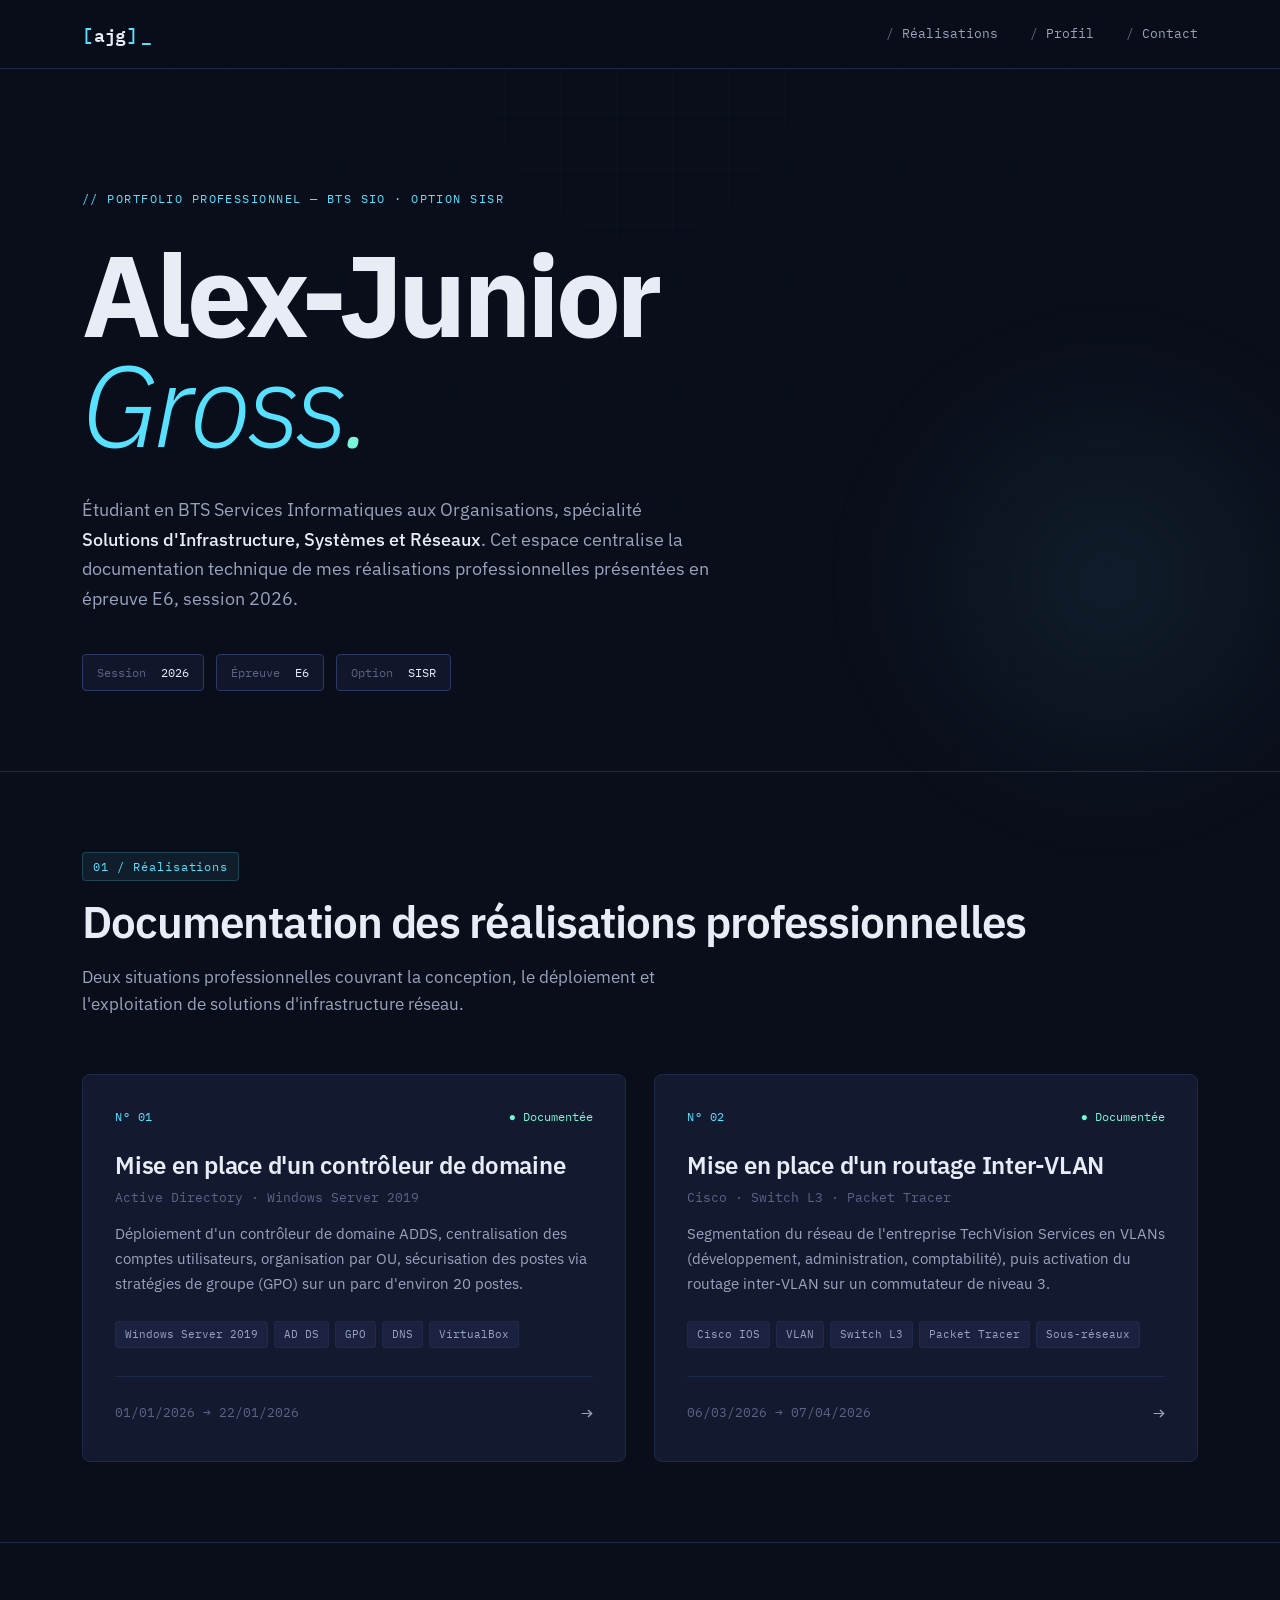
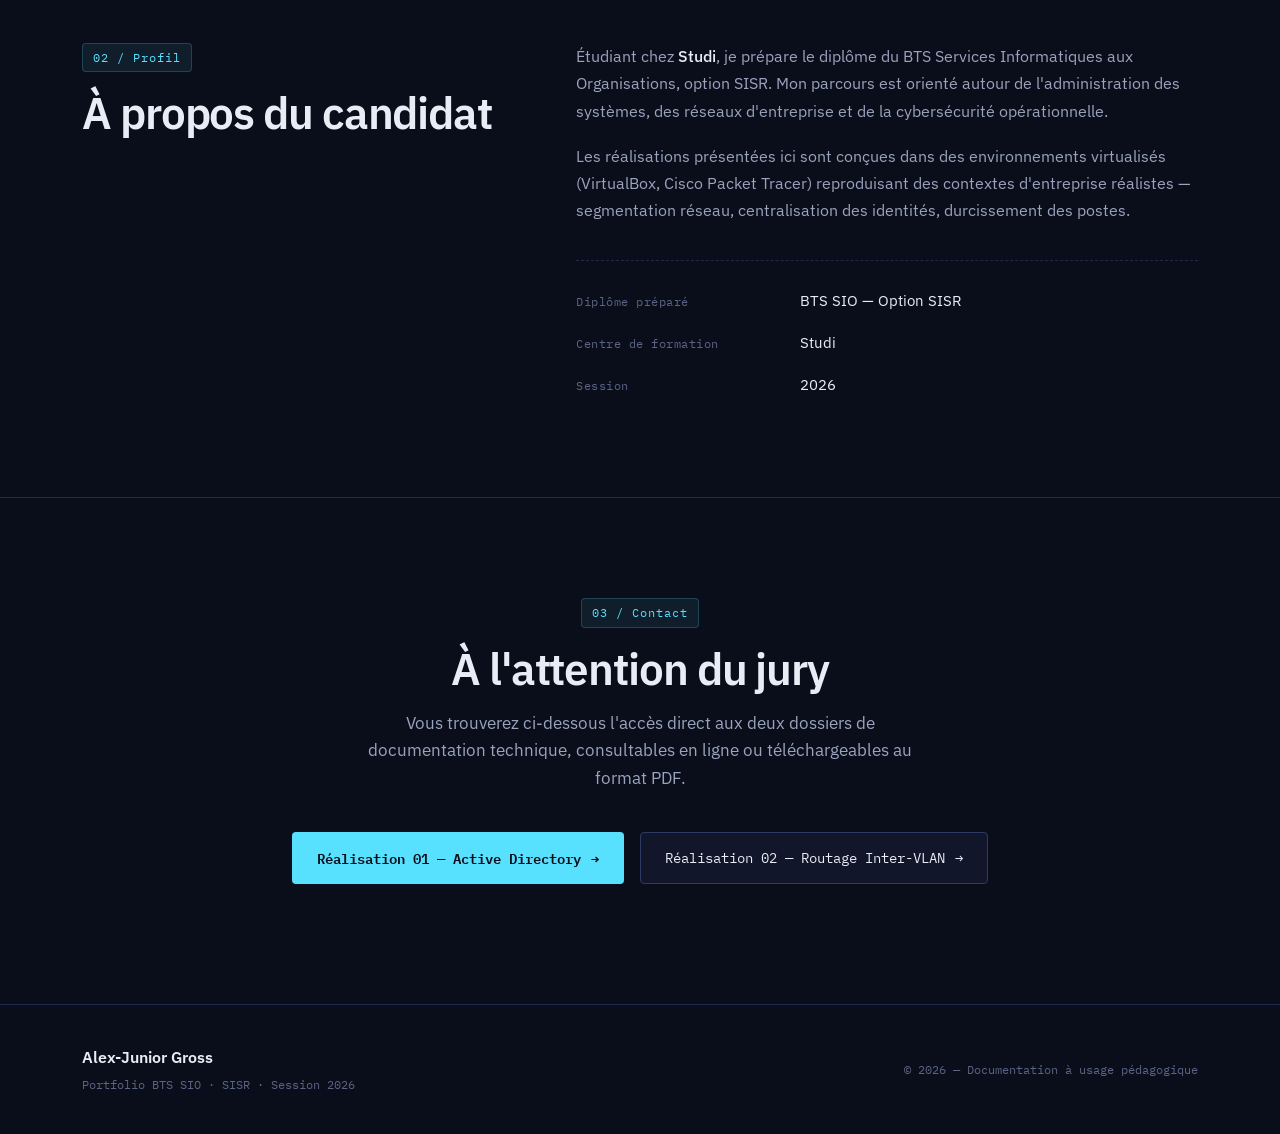
==== index.html @ 016edfe9 "Add files via upload" ====
<!DOCTYPE html>
<html lang="fr">
<head>
<meta charset="UTF-8">
<meta name="viewport" content="width=device-width, initial-scale=1.0">
<meta name="description" content="Portfolio BTS SIO option SISR — Alex-Junior Gross. Documentation des réalisations professionnelles : Active Directory et routage Inter-VLAN.">
<title>Alex-Junior Gross — Portfolio BTS SIO / SISR</title>
<link rel="preconnect" href="https://fonts.googleapis.com">
<link rel="preconnect" href="https://fonts.gstatic.com" crossorigin>
<link href="https://fonts.googleapis.com/css2?family=IBM+Plex+Mono:wght@400;500;600&family=IBM+Plex+Sans:wght@300;400;500;600;700&display=swap" rel="stylesheet">
<link rel="stylesheet" href="style.css">
</head>
<body>

<div class="grid-overlay"></div>

<header class="site-header">
  <div class="container header-inner">
    <a href="index.html" class="logo">
      <span class="logo-bracket">[</span>
      <span class="logo-text">ajg</span>
      <span class="logo-bracket">]</span>
      <span class="logo-cursor">_</span>
    </a>
    <nav class="site-nav">
      <a href="#realisations">Réalisations</a>
      <a href="#profil">Profil</a>
      <a href="#contact">Contact</a>
    </nav>
  </div>
</header>

<main>

  <section class="hero">
    <div class="container">
      <p class="hero-eyebrow">// PORTFOLIO PROFESSIONNEL — BTS SIO · OPTION SISR</p>
      <h1 class="hero-title">
        <span class="hero-line">Alex-Junior</span>
        <span class="hero-line hero-line--accent">Gross<span class="dot">.</span></span>
      </h1>
      <p class="hero-sub">
        Étudiant en BTS Services Informatiques aux Organisations,
        spécialité <strong>Solutions d'Infrastructure, Systèmes et Réseaux</strong>.
        Cet espace centralise la documentation technique de mes réalisations
        professionnelles présentées en épreuve E6, session 2026.
      </p>
      <div class="hero-meta">
        <span class="meta-pill"><span class="pill-label">Session</span> 2026</span>
        <span class="meta-pill"><span class="pill-label">Épreuve</span> E6</span>
        <span class="meta-pill"><span class="pill-label">Option</span> SISR</span>
      </div>
    </div>
  </section>

  <section id="realisations" class="realisations">
    <div class="container">
      <header class="section-header">
        <span class="section-tag">01 / Réalisations</span>
        <h2>Documentation des réalisations professionnelles</h2>
        <p class="section-lead">
          Deux situations professionnelles couvrant la conception, le déploiement
          et l'exploitation de solutions d'infrastructure réseau.
        </p>
      </header>

      <div class="cards">

        <a href="realisation-1.html" class="card">
          <div class="card-header">
            <span class="card-number">N° 01</span>
            <span class="card-status">● Documentée</span>
          </div>
          <h3 class="card-title">
            Mise en place d'un contrôleur de domaine
            <span class="card-title-accent">Active Directory · Windows Server 2019</span>
          </h3>
          <p class="card-desc">
            Déploiement d'un contrôleur de domaine ADDS, centralisation des comptes
            utilisateurs, organisation par OU, sécurisation des postes via stratégies
            de groupe (GPO) sur un parc d'environ 20 postes.
          </p>
          <ul class="card-tags">
            <li>Windows Server 2019</li>
            <li>AD DS</li>
            <li>GPO</li>
            <li>DNS</li>
            <li>VirtualBox</li>
          </ul>
          <div class="card-meta">
            <span>01/01/2026 → 22/01/2026</span>
            <span class="card-arrow">→</span>
          </div>
        </a>

        <a href="realisation-2.html" class="card">
          <div class="card-header">
            <span class="card-number">N° 02</span>
            <span class="card-status">● Documentée</span>
          </div>
          <h3 class="card-title">
            Mise en place d'un routage Inter-VLAN
            <span class="card-title-accent">Cisco · Switch L3 · Packet Tracer</span>
          </h3>
          <p class="card-desc">
            Segmentation du réseau de l'entreprise TechVision Services en VLANs
            (développement, administration, comptabilité), puis activation du
            routage inter-VLAN sur un commutateur de niveau 3.
          </p>
          <ul class="card-tags">
            <li>Cisco IOS</li>
            <li>VLAN</li>
            <li>Switch L3</li>
            <li>Packet Tracer</li>
            <li>Sous-réseaux</li>
          </ul>
          <div class="card-meta">
            <span>06/03/2026 → 07/04/2026</span>
            <span class="card-arrow">→</span>
          </div>
        </a>

      </div>
    </div>
  </section>

  <section id="profil" class="profil">
    <div class="container profil-grid">
      <div>
        <span class="section-tag">02 / Profil</span>
        <h2>À propos du candidat</h2>
      </div>
      <div class="profil-text">
        <p>
          Étudiant chez <strong>Studi</strong>, je prépare le diplôme du
          BTS Services Informatiques aux Organisations, option SISR.
          Mon parcours est orienté autour de l'administration des systèmes,
          des réseaux d'entreprise et de la cybersécurité opérationnelle.
        </p>
        <p>
          Les réalisations présentées ici sont conçues dans des environnements
          virtualisés (VirtualBox, Cisco Packet Tracer) reproduisant des
          contextes d'entreprise réalistes — segmentation réseau,
          centralisation des identités, durcissement des postes.
        </p>
        <dl class="profil-info">
          <div>
            <dt>Diplôme préparé</dt>
            <dd>BTS SIO — Option SISR</dd>
          </div>
          <div>
            <dt>Centre de formation</dt>
            <dd>Studi</dd>
          </div>
          <div>
            <dt>Session</dt>
            <dd>2026</dd>
          </div>
        </dl>
      </div>
    </div>
  </section>

  <section id="contact" class="contact">
    <div class="container">
      <span class="section-tag">03 / Contact</span>
      <h2>À l'attention du jury</h2>
      <p class="contact-lead">
        Vous trouverez ci-dessous l'accès direct aux deux dossiers de
        documentation technique, consultables en ligne ou téléchargeables au format PDF.
      </p>
      <div class="contact-links">
        <a href="realisation-1.html" class="btn btn--primary">
          Réalisation 01 — Active Directory
          <span>→</span>
        </a>
        <a href="realisation-2.html" class="btn btn--ghost">
          Réalisation 02 — Routage Inter-VLAN
          <span>→</span>
        </a>
      </div>
    </div>
  </section>

</main>

<footer class="site-footer">
  <div class="container footer-inner">
    <div>
      <p class="footer-name">Alex-Junior Gross</p>
      <p class="footer-meta">Portfolio BTS SIO · SISR · Session 2026</p>
    </div>
    <p class="footer-copy">© 2026 — Documentation à usage pédagogique</p>
  </div>
</footer>

</body>
</html>
---- style.css ----
/* ============================================
   Portfolio BTS SIO — Alex-Junior Gross
   Aesthetic: refined technical / terminal-inspired
   ============================================ */

:root {
  --bg: #0a0e1a;
  --bg-elevated: #11162a;
  --bg-card: #131a30;
  --surface: #1a2240;
  --border: #1f2a4a;
  --border-bright: #2d3a66;

  --text: #e7ecf5;
  --text-muted: #9aa3bd;
  --text-dim: #5b6485;

  --accent: #58e1ff;       /* cyan terminal */
  --accent-strong: #7af5d6; /* mint accent */
  --accent-warm: #ffb454;  /* amber for highlights */

  --font-mono: 'IBM Plex Mono', ui-monospace, 'Cascadia Code', Menlo, monospace;
  --font-sans: 'IBM Plex Sans', -apple-system, BlinkMacSystemFont, sans-serif;

  --radius: 4px;
  --radius-lg: 8px;

  --max-w: 1180px;
}

* { box-sizing: border-box; margin: 0; padding: 0; }

html { scroll-behavior: smooth; }

body {
  background: var(--bg);
  color: var(--text);
  font-family: var(--font-sans);
  font-weight: 400;
  line-height: 1.6;
  font-size: 16px;
  min-height: 100vh;
  overflow-x: hidden;
  position: relative;
}

/* Subtle grid background overlay */
.grid-overlay {
  position: fixed;
  inset: 0;
  pointer-events: none;
  z-index: 0;
  background-image:
    linear-gradient(rgba(88, 225, 255, 0.025) 1px, transparent 1px),
    linear-gradient(90deg, rgba(88, 225, 255, 0.025) 1px, transparent 1px);
  background-size: 56px 56px;
  mask-image: radial-gradient(ellipse at top, black 0%, transparent 75%);
  -webkit-mask-image: radial-gradient(ellipse at top, black 0%, transparent 75%);
}

main, header, footer { position: relative; z-index: 1; }

.container {
  max-width: var(--max-w);
  margin: 0 auto;
  padding: 0 32px;
}

/* ============================================
   HEADER
   ============================================ */

.site-header {
  border-bottom: 1px solid var(--border);
  background: rgba(10, 14, 26, 0.85);
  backdrop-filter: blur(12px);
  -webkit-backdrop-filter: blur(12px);
  position: sticky;
  top: 0;
  z-index: 100;
}

.header-inner {
  display: flex;
  justify-content: space-between;
  align-items: center;
  height: 68px;
}

.logo {
  font-family: var(--font-mono);
  font-size: 18px;
  font-weight: 600;
  text-decoration: none;
  color: var(--text);
  letter-spacing: -0.01em;
  display: inline-flex;
  align-items: center;
  gap: 1px;
}

.logo-bracket { color: var(--accent); }
.logo-text { color: var(--text); }
.logo-cursor {
  color: var(--accent);
  animation: blink 1.1s steps(1) infinite;
  margin-left: 2px;
}

@keyframes blink {
  0%, 50% { opacity: 1; }
  51%, 100% { opacity: 0; }
}

.site-nav {
  display: flex;
  gap: 32px;
}

.site-nav a {
  font-family: var(--font-mono);
  font-size: 13px;
  color: var(--text-muted);
  text-decoration: none;
  transition: color 0.2s ease;
  position: relative;
}

.site-nav a:hover {
  color: var(--accent);
}

.site-nav a::before {
  content: "/ ";
  color: var(--text-dim);
}

/* ============================================
   HERO
   ============================================ */

.hero {
  padding: 120px 0 80px;
  position: relative;
}

.hero::before {
  content: "";
  position: absolute;
  top: 30%;
  right: -10%;
  width: 600px;
  height: 600px;
  background: radial-gradient(circle, rgba(88, 225, 255, 0.08) 0%, transparent 60%);
  filter: blur(40px);
  pointer-events: none;
  z-index: 0;
}

.hero > .container { position: relative; z-index: 1; }

.hero-eyebrow {
  font-family: var(--font-mono);
  font-size: 12px;
  letter-spacing: 0.12em;
  color: var(--accent);
  margin-bottom: 32px;
  opacity: 0;
  animation: fadeInUp 0.7s ease 0.1s forwards;
}

.hero-title {
  font-family: var(--font-sans);
  font-size: clamp(56px, 9vw, 128px);
  font-weight: 700;
  line-height: 0.95;
  letter-spacing: -0.04em;
  margin-bottom: 36px;
}

.hero-line {
  display: block;
  opacity: 0;
  transform: translateY(20px);
  animation: fadeInUp 0.8s ease forwards;
}

.hero-line:nth-child(1) { animation-delay: 0.2s; }
.hero-line:nth-child(2) { animation-delay: 0.35s; }

.hero-line--accent {
  color: var(--accent);
  font-style: italic;
  font-weight: 300;
}

.dot { color: var(--accent-strong); }

.hero-sub {
  max-width: 640px;
  font-size: 18px;
  color: var(--text-muted);
  line-height: 1.65;
  margin-bottom: 40px;
  opacity: 0;
  animation: fadeInUp 0.8s ease 0.5s forwards;
}

.hero-sub strong {
  color: var(--text);
  font-weight: 500;
}

.hero-meta {
  display: flex;
  flex-wrap: wrap;
  gap: 12px;
  opacity: 0;
  animation: fadeInUp 0.8s ease 0.65s forwards;
}

.meta-pill {
  font-family: var(--font-mono);
  font-size: 12px;
  padding: 8px 14px;
  border: 1px solid var(--border-bright);
  border-radius: var(--radius);
  background: var(--bg-elevated);
  color: var(--text);
}

.pill-label {
  color: var(--text-dim);
  margin-right: 8px;
}

@keyframes fadeInUp {
  to { opacity: 1; transform: translateY(0); }
}

/* ============================================
   SECTION HEADERS
   ============================================ */

.section-tag {
  display: inline-block;
  font-family: var(--font-mono);
  font-size: 12px;
  color: var(--accent);
  letter-spacing: 0.08em;
  margin-bottom: 16px;
  padding: 4px 10px;
  background: rgba(88, 225, 255, 0.08);
  border: 1px solid rgba(88, 225, 255, 0.2);
  border-radius: var(--radius);
}

.section-header h2,
.profil h2,
.contact h2 {
  font-size: clamp(32px, 4vw, 44px);
  font-weight: 600;
  letter-spacing: -0.025em;
  line-height: 1.15;
  margin-bottom: 16px;
  color: var(--text);
}

.section-lead {
  color: var(--text-muted);
  font-size: 17px;
  max-width: 600px;
  line-height: 1.6;
}

/* ============================================
   REALISATIONS / CARDS
   ============================================ */

.realisations {
  padding: 80px 0;
  border-top: 1px solid var(--border);
}

.section-header {
  margin-bottom: 56px;
}

.cards {
  display: grid;
  gap: 24px;
  grid-template-columns: 1fr;
}

@media (min-width: 860px) {
  .cards { grid-template-columns: 1fr 1fr; gap: 28px; }
}

.card {
  display: flex;
  flex-direction: column;
  background: var(--bg-card);
  border: 1px solid var(--border);
  border-radius: var(--radius-lg);
  padding: 32px;
  text-decoration: none;
  color: var(--text);
  position: relative;
  overflow: hidden;
  transition: all 0.3s cubic-bezier(0.2, 0.7, 0.3, 1);
}

.card::before {
  content: "";
  position: absolute;
  top: 0;
  left: 0;
  right: 0;
  height: 1px;
  background: linear-gradient(90deg, transparent, var(--accent), transparent);
  opacity: 0;
  transition: opacity 0.3s ease;
}

.card:hover {
  border-color: var(--border-bright);
  transform: translateY(-4px);
  box-shadow:
    0 20px 60px -20px rgba(88, 225, 255, 0.15),
    0 1px 0 0 rgba(88, 225, 255, 0.1) inset;
}

.card:hover::before { opacity: 1; }

.card:hover .card-arrow { transform: translateX(6px); color: var(--accent); }

.card-header {
  display: flex;
  justify-content: space-between;
  align-items: center;
  margin-bottom: 24px;
  font-family: var(--font-mono);
  font-size: 12px;
}

.card-number {
  color: var(--accent);
  letter-spacing: 0.05em;
}

.card-status {
  color: var(--accent-strong);
}

.card-title {
  font-size: 24px;
  font-weight: 600;
  line-height: 1.3;
  letter-spacing: -0.01em;
  margin-bottom: 16px;
}

.card-title-accent {
  display: block;
  font-family: var(--font-mono);
  font-size: 13px;
  font-weight: 400;
  color: var(--text-dim);
  margin-top: 8px;
  letter-spacing: 0;
}

.card-desc {
  color: var(--text-muted);
  font-size: 15px;
  line-height: 1.65;
  margin-bottom: 24px;
  flex: 1;
}

.card-tags {
  list-style: none;
  display: flex;
  flex-wrap: wrap;
  gap: 6px;
  margin-bottom: 28px;
}

.card-tags li {
  font-family: var(--font-mono);
  font-size: 11px;
  padding: 4px 9px;
  background: var(--surface);
  border: 1px solid var(--border);
  border-radius: 3px;
  color: var(--text-muted);
}

.card-meta {
  display: flex;
  justify-content: space-between;
  align-items: center;
  padding-top: 20px;
  border-top: 1px solid var(--border);
  font-family: var(--font-mono);
  font-size: 13px;
  color: var(--text-dim);
}

.card-arrow {
  font-size: 20px;
  color: var(--text-muted);
  transition: all 0.3s ease;
}

/* ============================================
   PROFIL
   ============================================ */

.profil {
  padding: 100px 0;
  border-top: 1px solid var(--border);
}

.profil-grid {
  display: grid;
  gap: 48px;
  grid-template-columns: 1fr;
}

@media (min-width: 860px) {
  .profil-grid { grid-template-columns: 1fr 1.5fr; gap: 80px; }
}

.profil-text p {
  color: var(--text-muted);
  font-size: 16px;
  margin-bottom: 18px;
  line-height: 1.7;
}

.profil-text strong {
  color: var(--text);
  font-weight: 500;
}

.profil-info {
  margin-top: 36px;
  padding-top: 28px;
  border-top: 1px dashed var(--border);
  display: grid;
  gap: 18px;
}

.profil-info > div {
  display: grid;
  grid-template-columns: 1fr 2fr;
  gap: 24px;
  align-items: baseline;
}

.profil-info dt {
  font-family: var(--font-mono);
  font-size: 12px;
  color: var(--text-dim);
  letter-spacing: 0.04em;
}

.profil-info dd {
  font-size: 15px;
  color: var(--text);
}

/* ============================================
   CONTACT
   ============================================ */

.contact {
  padding: 100px 0 120px;
  border-top: 1px solid var(--border);
  text-align: center;
}

.contact-lead {
  max-width: 580px;
  margin: 0 auto 40px;
  color: var(--text-muted);
  font-size: 17px;
}

.contact-links {
  display: flex;
  flex-wrap: wrap;
  gap: 16px;
  justify-content: center;
}

.btn {
  display: inline-flex;
  align-items: center;
  gap: 10px;
  padding: 14px 24px;
  border-radius: var(--radius);
  font-family: var(--font-mono);
  font-size: 14px;
  text-decoration: none;
  transition: all 0.2s ease;
  border: 1px solid transparent;
}

.btn--primary {
  background: var(--accent);
  color: var(--bg);
  font-weight: 600;
}

.btn--primary:hover {
  background: var(--accent-strong);
  transform: translateY(-2px);
  box-shadow: 0 10px 30px -10px rgba(88, 225, 255, 0.5);
}

.btn--ghost {
  border-color: var(--border-bright);
  color: var(--text);
  background: var(--bg-elevated);
}

.btn--ghost:hover {
  border-color: var(--accent);
  color: var(--accent);
  transform: translateY(-2px);
}

.btn span { transition: transform 0.2s ease; }
.btn:hover span { transform: translateX(4px); }

/* ============================================
   FOOTER
   ============================================ */

.site-footer {
  border-top: 1px solid var(--border);
  padding: 40px 0;
}

.footer-inner {
  display: flex;
  flex-wrap: wrap;
  gap: 16px;
  justify-content: space-between;
  align-items: center;
}

.footer-name {
  font-weight: 600;
  color: var(--text);
  margin-bottom: 4px;
}

.footer-meta,
.footer-copy {
  font-family: var(--font-mono);
  font-size: 12px;
  color: var(--text-dim);
}

/* ============================================
   REALISATION DETAIL PAGE
   ============================================ */

.realisation-page {
  padding: 64px 0 100px;
}

.back-link {
  display: inline-flex;
  align-items: center;
  gap: 8px;
  font-family: var(--font-mono);
  font-size: 13px;
  color: var(--text-muted);
  text-decoration: none;
  margin-bottom: 48px;
  transition: color 0.2s;
}

.back-link:hover { color: var(--accent); }
.back-link::before { content: "←"; }

.realisation-header {
  margin-bottom: 56px;
  max-width: 880px;
}

.realisation-eyebrow {
  font-family: var(--font-mono);
  font-size: 12px;
  letter-spacing: 0.1em;
  color: var(--accent);
  margin-bottom: 16px;
}

.realisation-title {
  font-size: clamp(34px, 5vw, 56px);
  font-weight: 600;
  letter-spacing: -0.025em;
  line-height: 1.1;
  margin-bottom: 24px;
}

.realisation-subtitle {
  font-size: 18px;
  color: var(--text-muted);
  line-height: 1.6;
  margin-bottom: 32px;
  max-width: 720px;
}

.realisation-meta {
  display: grid;
  grid-template-columns: repeat(auto-fit, minmax(180px, 1fr));
  gap: 24px;
  padding: 24px;
  background: var(--bg-card);
  border: 1px solid var(--border);
  border-radius: var(--radius-lg);
  margin-bottom: 48px;
}

.realisation-meta-item dt {
  font-family: var(--font-mono);
  font-size: 11px;
  letter-spacing: 0.06em;
  color: var(--text-dim);
  margin-bottom: 6px;
  text-transform: uppercase;
}

.realisation-meta-item dd {
  font-size: 15px;
  color: var(--text);
  font-weight: 500;
}

.pdf-section {
  margin-bottom: 48px;
}

.pdf-toolbar {
  display: flex;
  flex-wrap: wrap;
  gap: 12px;
  justify-content: space-between;
  align-items: center;
  padding: 14px 20px;
  background: var(--bg-card);
  border: 1px solid var(--border);
  border-radius: var(--radius-lg) var(--radius-lg) 0 0;
  border-bottom: none;
}

.pdf-filename {
  font-family: var(--font-mono);
  font-size: 13px;
  color: var(--text-muted);
  display: flex;
  align-items: center;
  gap: 10px;
}

.pdf-filename::before {
  content: "▸";
  color: var(--accent);
}

.pdf-actions { display: flex; gap: 8px; }

.pdf-action {
  font-family: var(--font-mono);
  font-size: 12px;
  padding: 8px 14px;
  background: var(--surface);
  border: 1px solid var(--border-bright);
  border-radius: var(--radius);
  color: var(--text);
  text-decoration: none;
  transition: all 0.2s;
}

.pdf-action:hover {
  border-color: var(--accent);
  color: var(--accent);
}

.pdf-frame {
  width: 100%;
  height: 80vh;
  min-height: 600px;
  border: 1px solid var(--border);
  border-radius: 0 0 var(--radius-lg) var(--radius-lg);
  background: #fff;
  display: block;
}

.pdf-fallback {
  padding: 32px;
  background: var(--bg-card);
  border: 1px solid var(--border);
  border-radius: var(--radius-lg);
  text-align: center;
  color: var(--text-muted);
}

.pdf-fallback a {
  color: var(--accent);
  font-family: var(--font-mono);
}

.realisation-nav {
  display: flex;
  justify-content: space-between;
  gap: 16px;
  padding-top: 40px;
  border-top: 1px solid var(--border);
  flex-wrap: wrap;
}

.realisation-nav a {
  font-family: var(--font-mono);
  font-size: 13px;
  color: var(--text-muted);
  text-decoration: none;
  transition: color 0.2s;
}

.realisation-nav a:hover { color: var(--accent); }

/* ============================================
   RESPONSIVE
   ============================================ */

@media (max-width: 640px) {
  .container { padding: 0 20px; }
  .site-nav { gap: 18px; }
  .site-nav a { font-size: 12px; }
  .hero { padding: 80px 0 60px; }
  .card { padding: 24px; }
  .pdf-frame { height: 70vh; min-height: 500px; }
  .pdf-toolbar { padding: 12px 14px; }
}
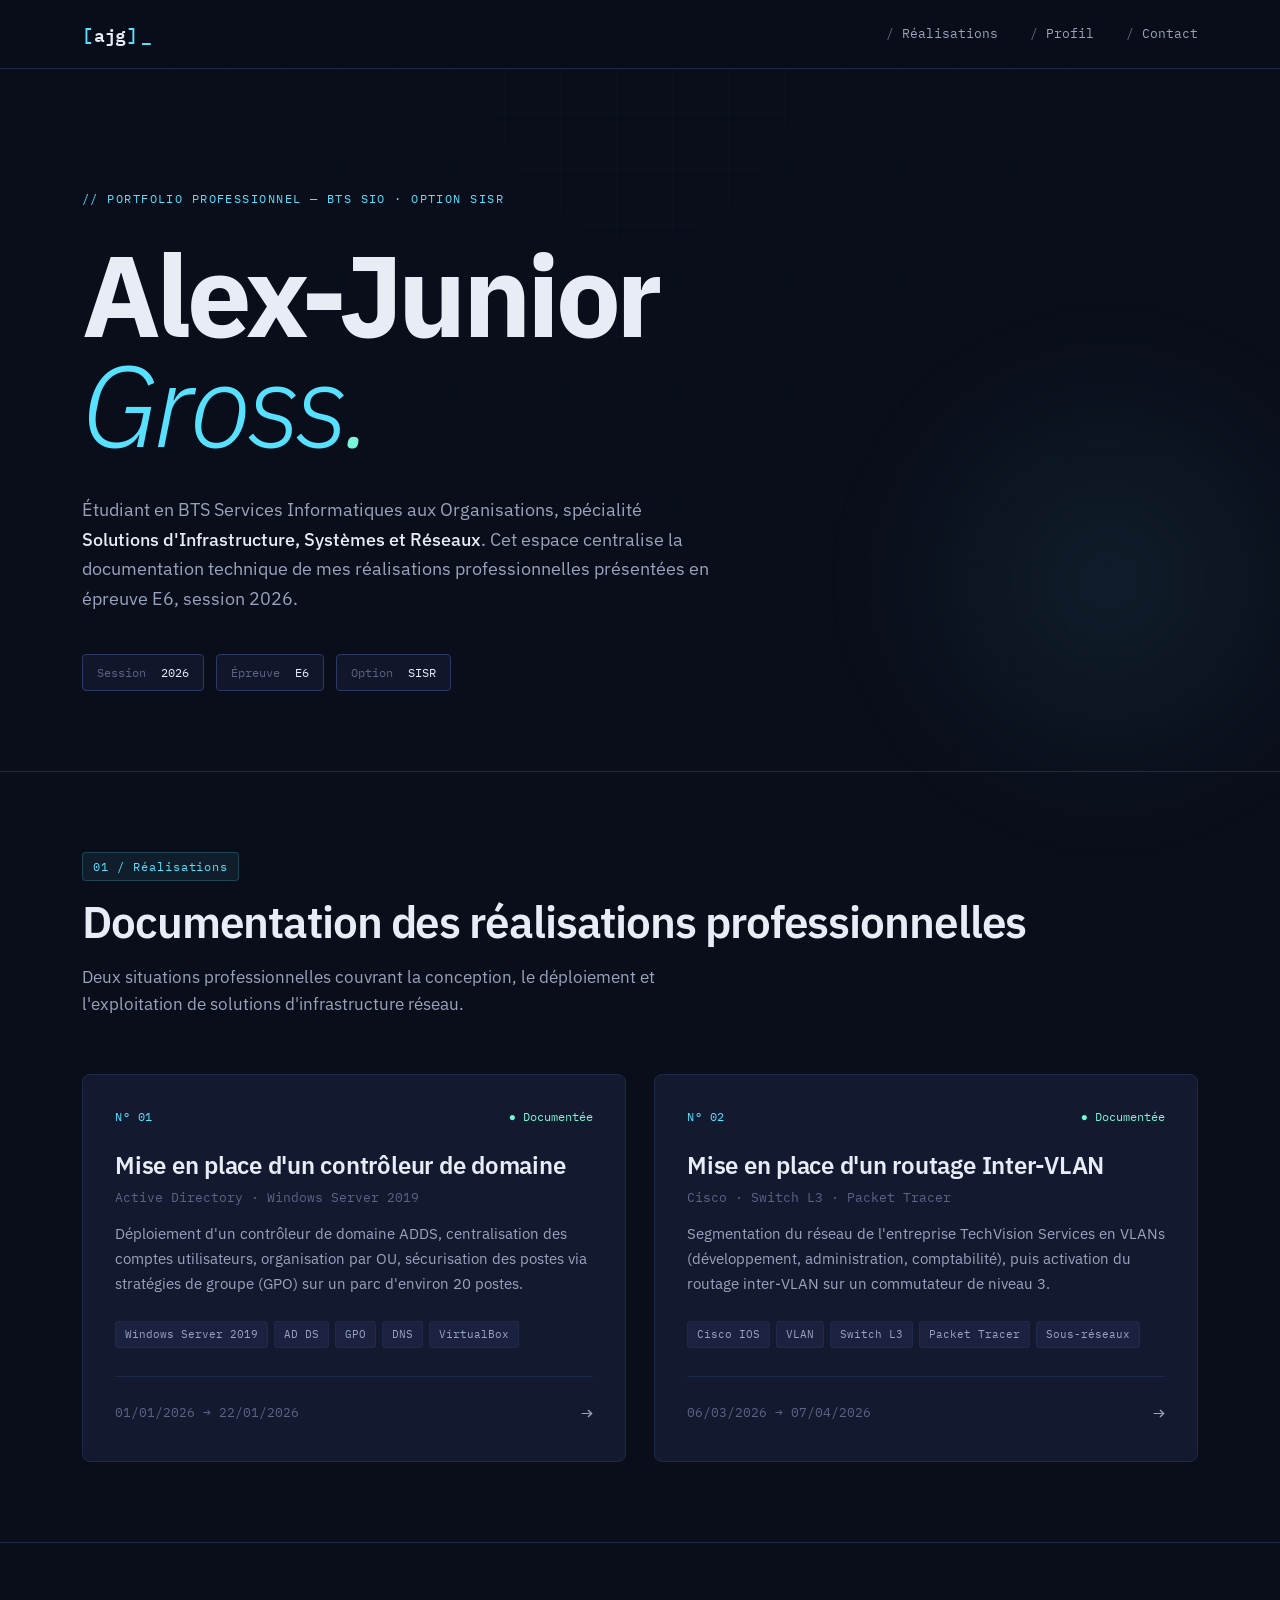
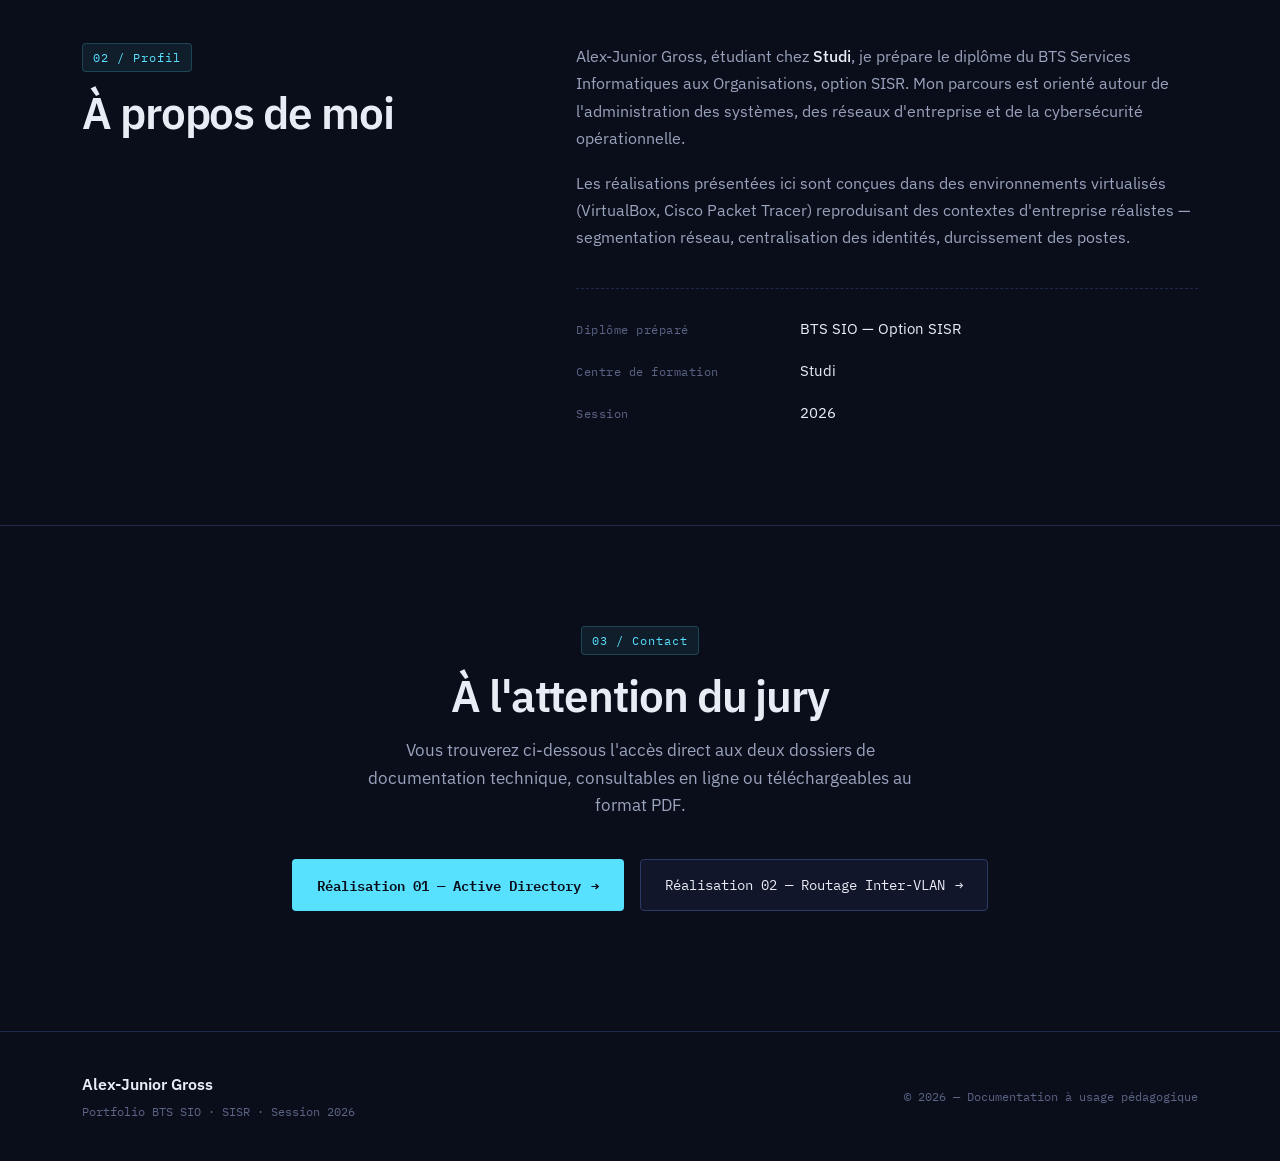
==== commit f73eee23: "Update profile section header and description" ====
--- a/index.html
+++ b/index.html
@@ -128,11 +128,11 @@
     <div class="container profil-grid">
       <div>
         <span class="section-tag">02 / Profil</span>
-        <h2>À propos du candidat</h2>
+        <h2>À propos de moi</h2>
       </div>
       <div class="profil-text">
         <p>
-          Étudiant chez <strong>Studi</strong>, je prépare le diplôme du
+           Alex-Junior Gross, étudiant chez <strong>Studi</strong>, je prépare le diplôme du
           BTS Services Informatiques aux Organisations, option SISR.
           Mon parcours est orienté autour de l'administration des systèmes,
           des réseaux d'entreprise et de la cybersécurité opérationnelle.
